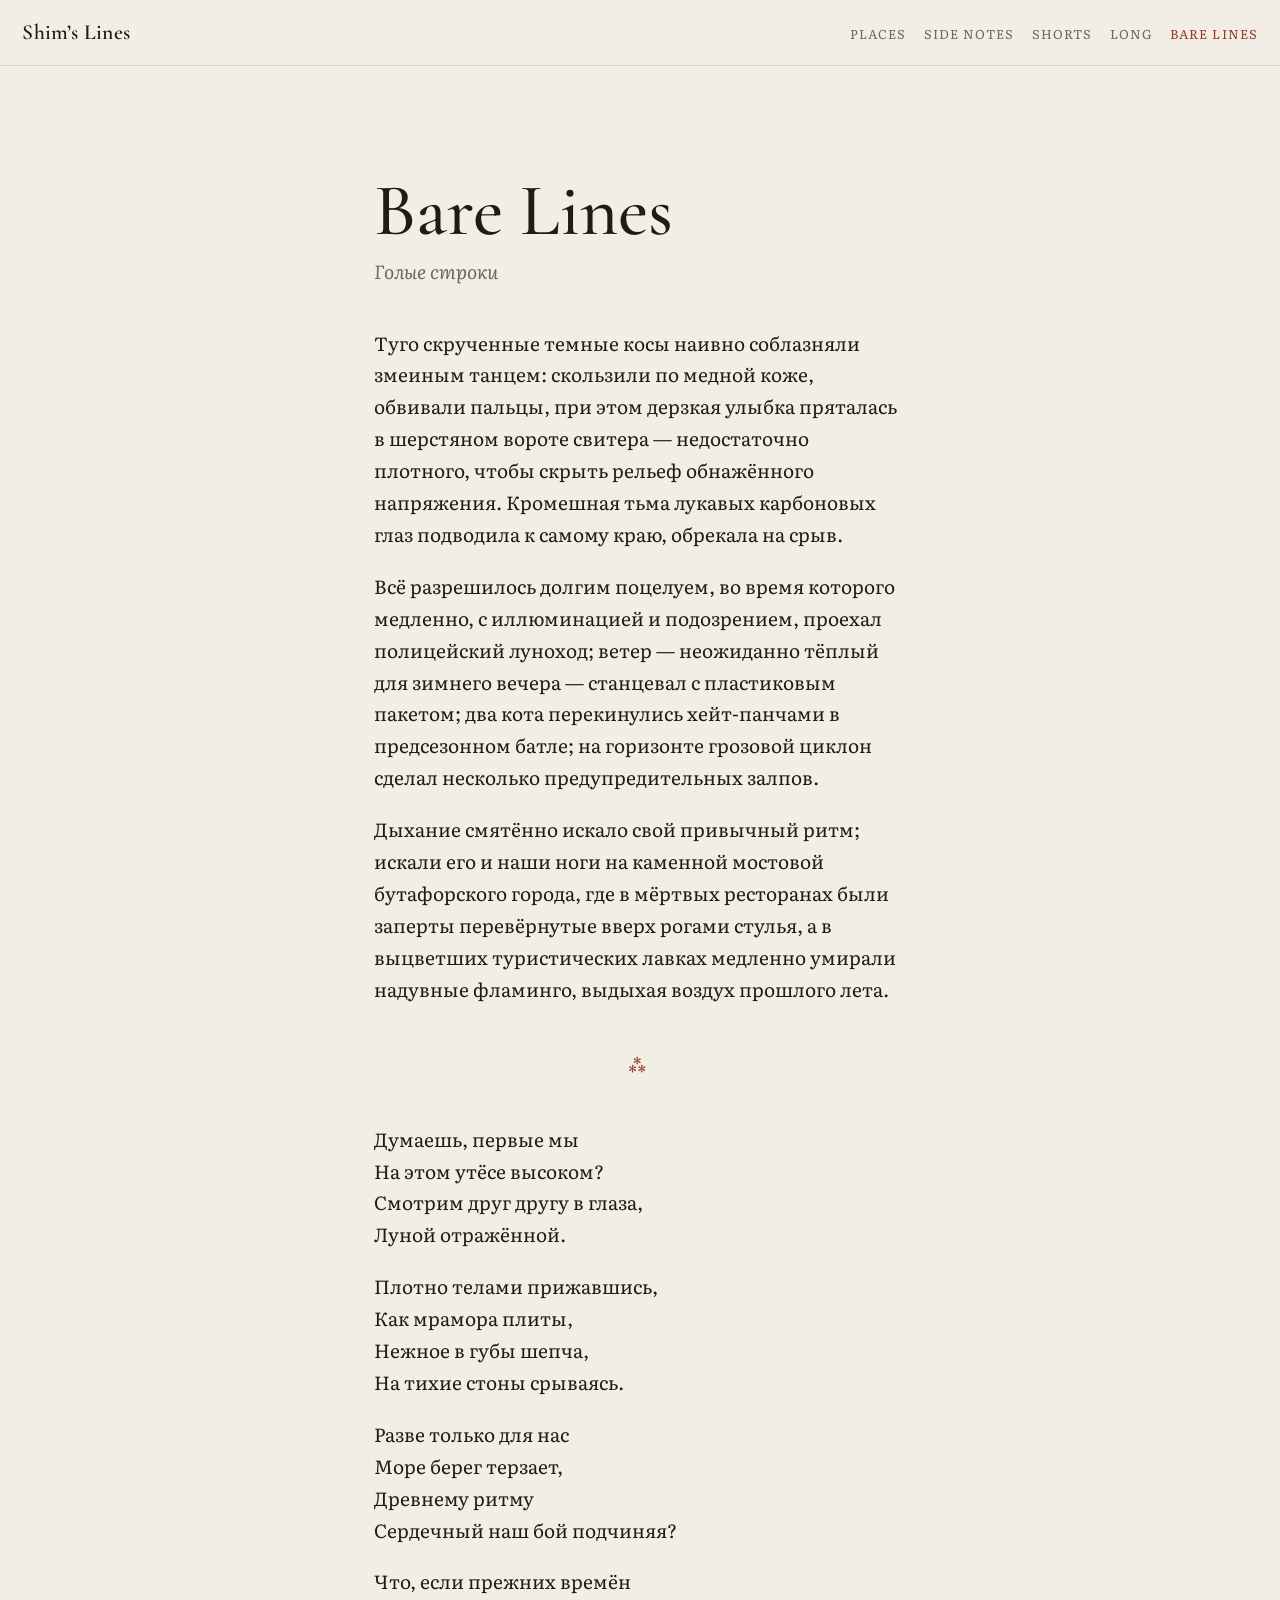
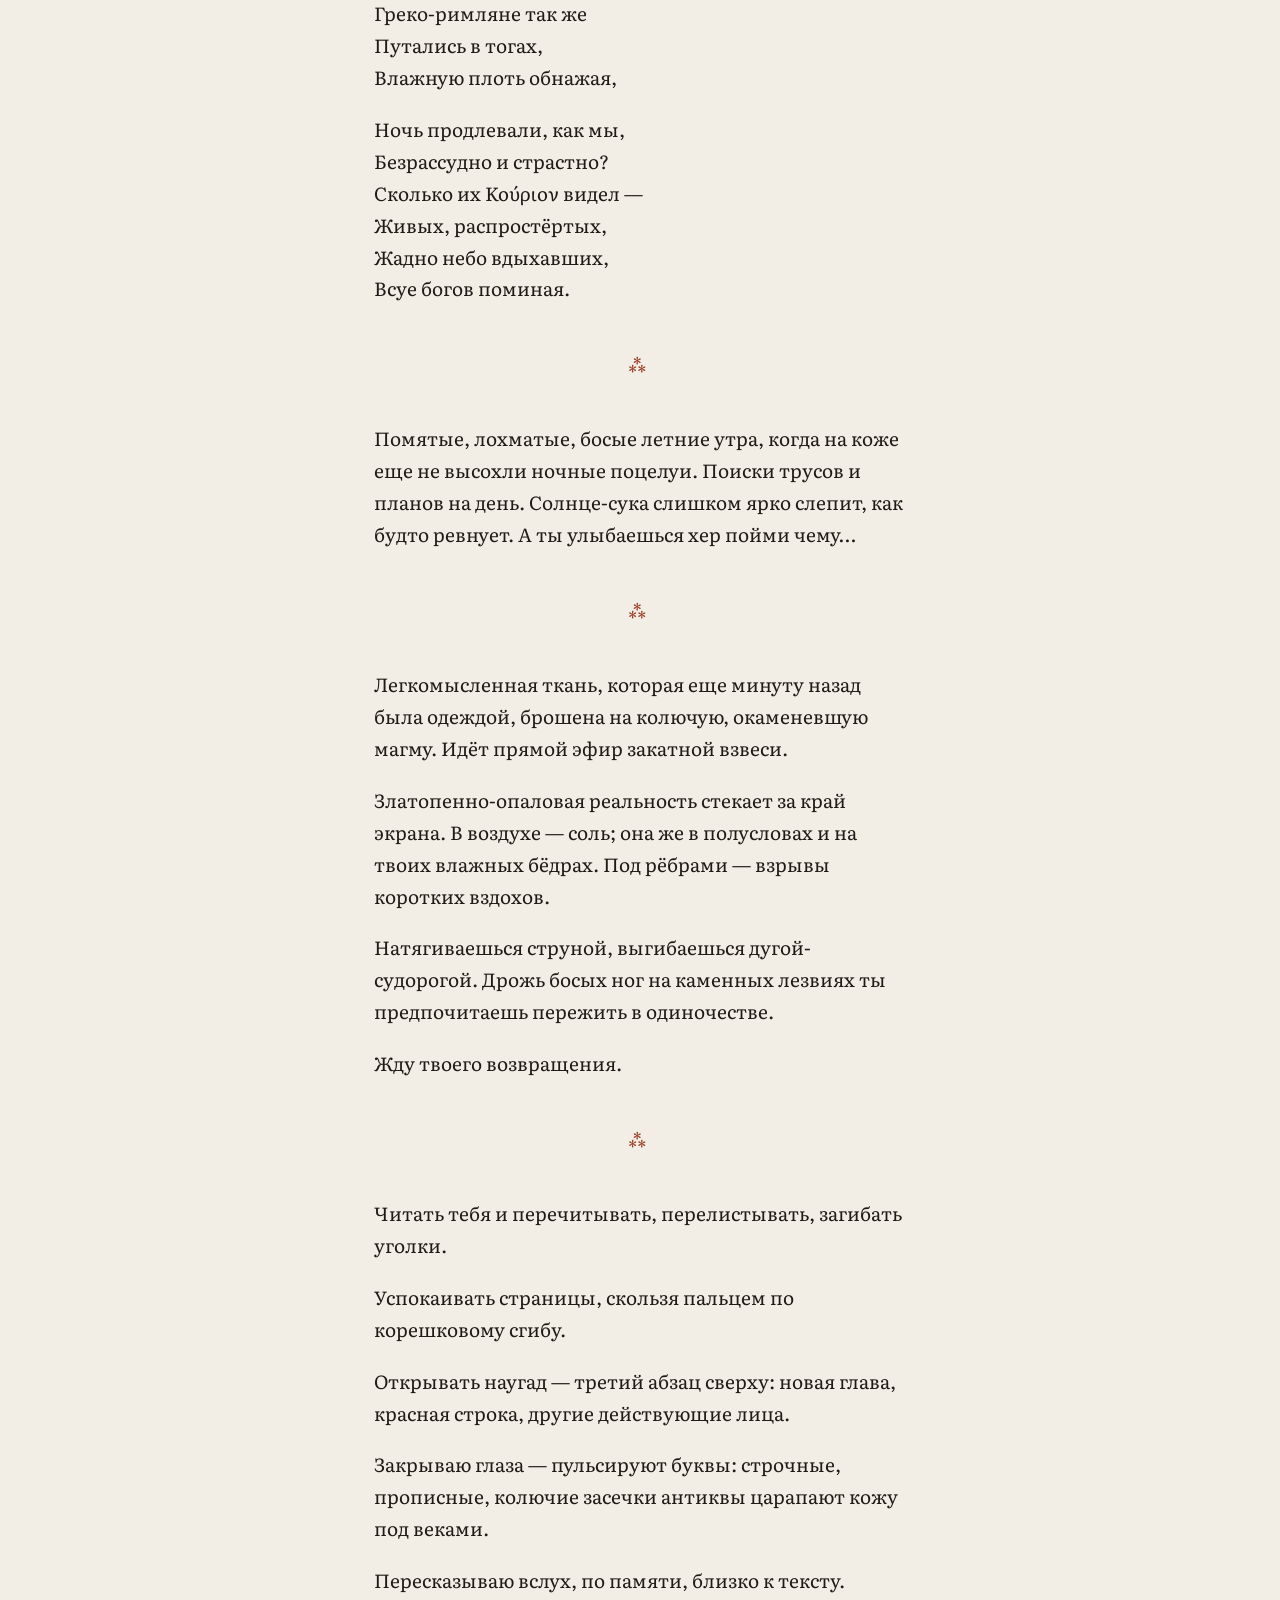
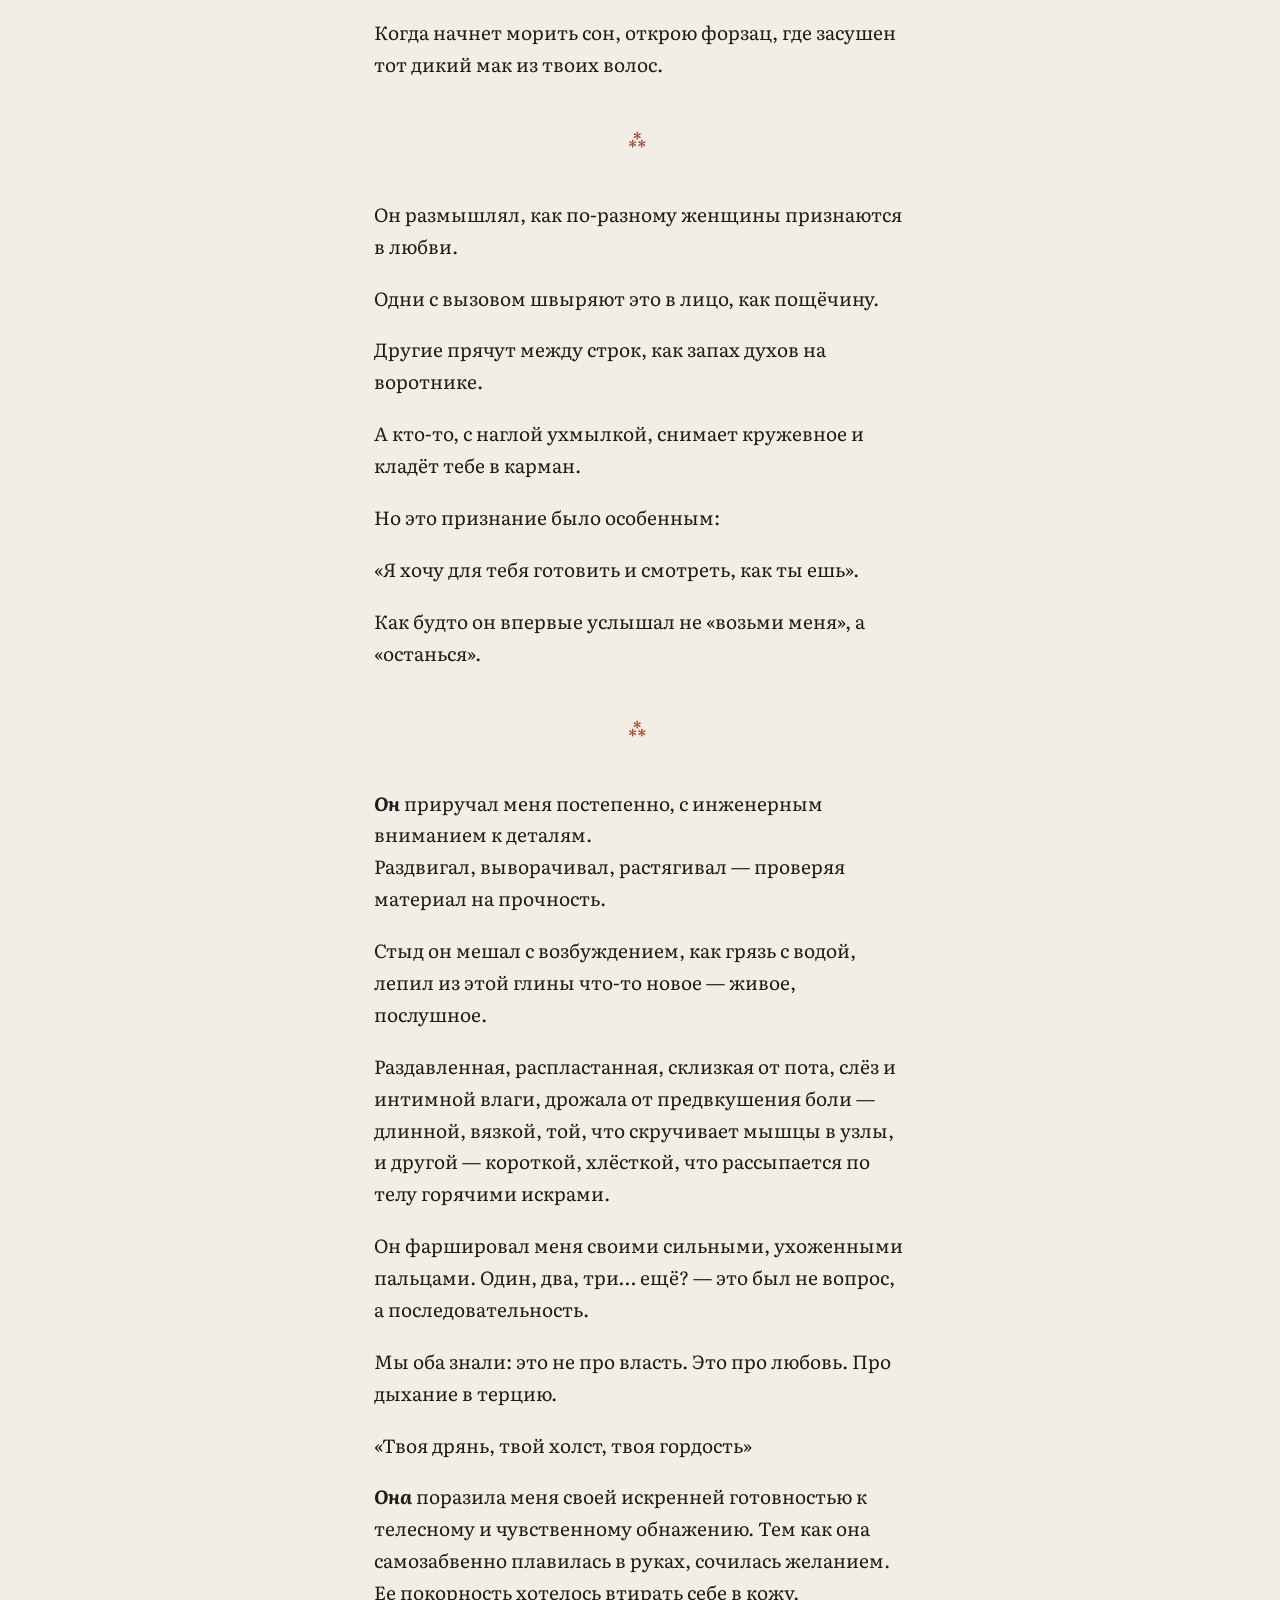
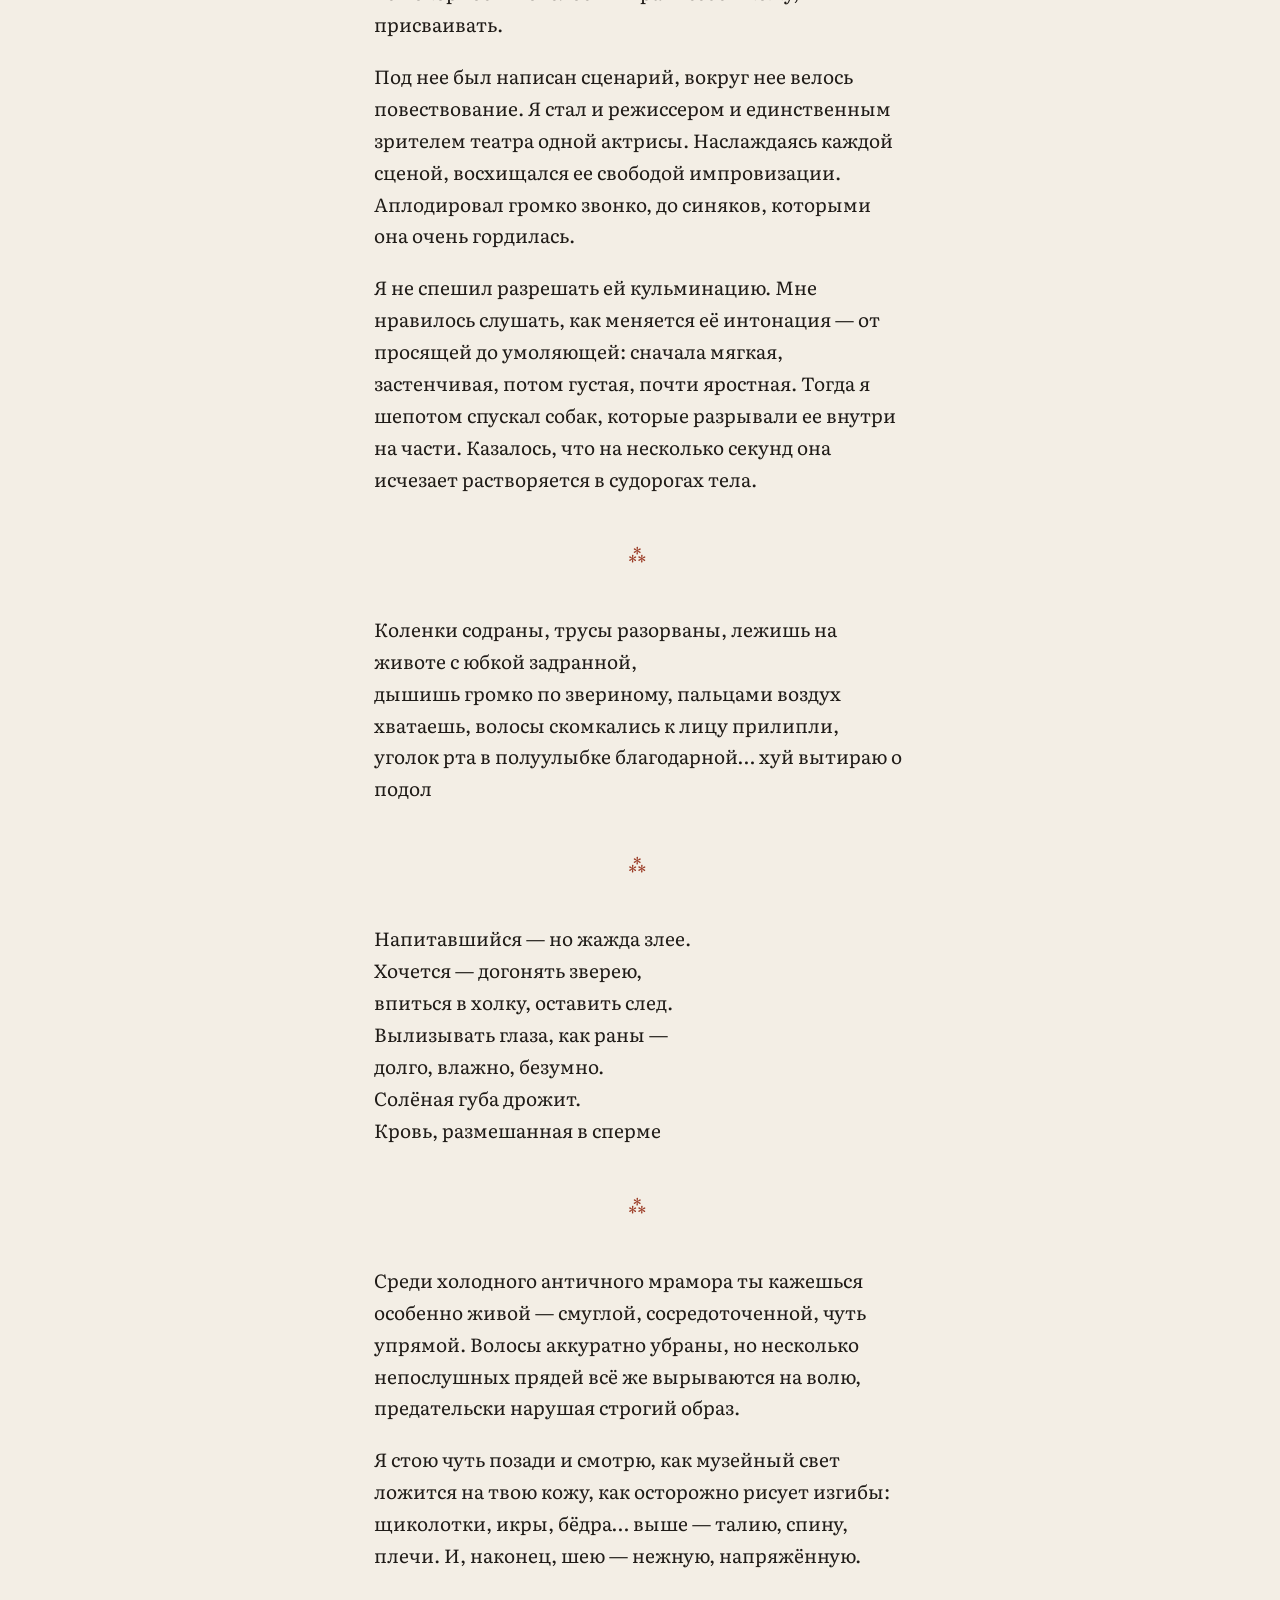
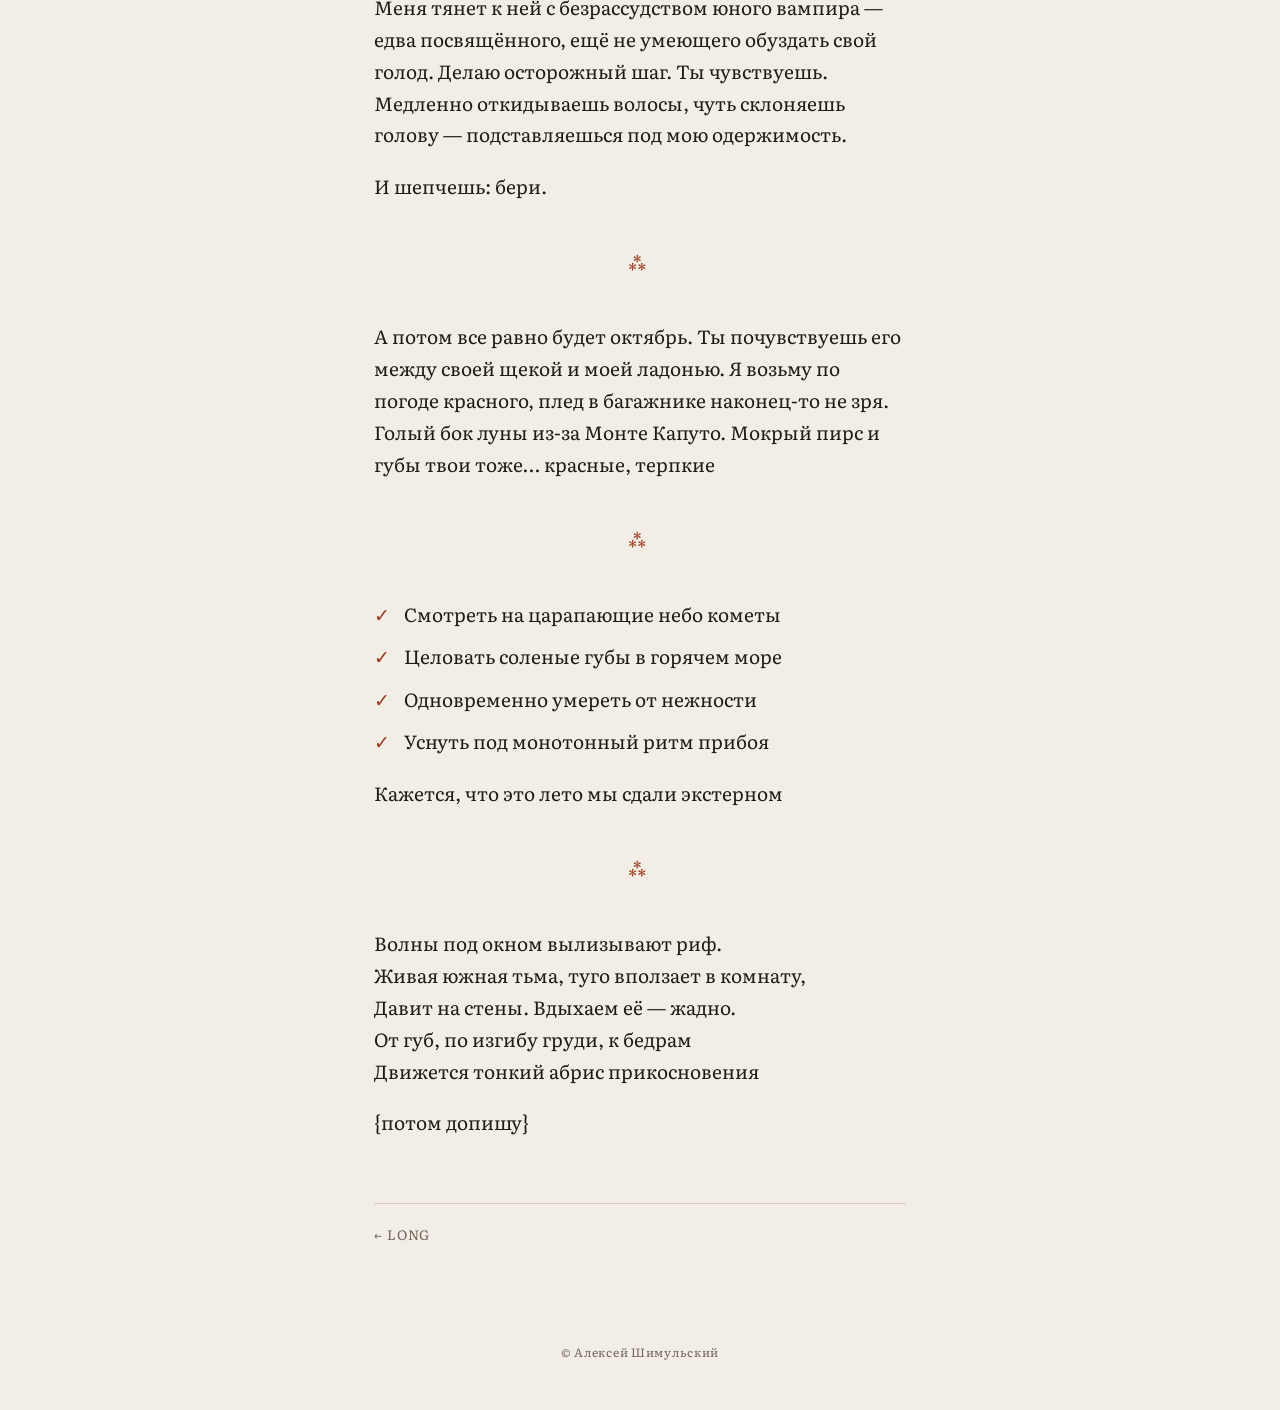
==== bare-lines.html @ 5a946348 "Shim’s Lines: static site moved from Notion Co-Authored-By: Claude Opus 5.5 <noreply@anthropic.com> " ====
<!doctype html>
<html lang="ru">
<head>
<meta charset="utf-8">
<meta name="viewport" content="width=device-width, initial-scale=1">
<title>Bare Lines — Shim’s Lines</title>
<meta name="description" content="Привет, я Алексей Шимульский, а эти тексты — мое «безответственное творчество». Формат, в котором мне можно абсолютно все. Я разрешил себе писать сколь угодно пошло, любительски, н">
<meta property="og:title" content="Bare Lines — Shim’s Lines">
<meta property="og:description" content="Привет, я Алексей Шимульский, а эти тексты — мое «безответственное творчество». Формат, в котором мне можно абсолютно все. Я разрешил себе писать сколь угодно пошло, любительски, н">
<meta property="og:type" content="website">
<link rel="preconnect" href="https://fonts.googleapis.com">
<link rel="preconnect" href="https://fonts.gstatic.com" crossorigin>
<link href="https://fonts.googleapis.com/css2?family=Cormorant+Garamond:ital,wght@0,500;0,600;1,500&family=Literata:ital,opsz,wght@0,7..72,400;0,7..72,600;1,7..72,400&display=swap" rel="stylesheet">
<link rel="stylesheet" href="style.css">
<link rel="icon" href="data:image/svg+xml,<svg xmlns='http://www.w3.org/2000/svg' viewBox='0 0 100 100'><text y='.9em' font-size='90'>✒</text></svg>">
</head>
<body>
<header class="top"><a class="brand" href="index.html">Shim’s Lines</a><nav><a href="places.html">Places</a><a href="side-notes.html">Side Notes</a><a href="shorts.html">Shorts</a><a href="long.html">Long</a><a href="bare-lines.html" class=on>Bare Lines</a></nav></header>
<main>
<div class="sec-head"><h1>Bare Lines</h1><p class="ru">Голые строки</p></div><article class="piece"><p>Туго скрученные темные косы наивно соблазняли змеиным танцем: скользили по медной коже, обвивали пальцы, при этом дерзкая улыбка пряталась в шерстяном вороте свитера — недостаточно плотного, чтобы скрыть рельеф обнажённого напряжения. Кромешная тьма лукавых карбоновых глаз подводила к самому краю, обрекала на срыв.</p>
<p>Всё разрешилось долгим поцелуем, во время которого медленно, с иллюминацией и подозрением, проехал полицейский луноход; ветер — неожиданно тёплый для зимнего вечера — станцевал с пластиковым пакетом; два кота перекинулись хейт-панчами в предсезонном батле; на горизонте грозовой циклон сделал несколько предупредительных залпов.</p>
<p>Дыхание смятённо искало свой привычный ритм; искали его и наши ноги на каменной мостовой бутафорского города, где в мёртвых ресторанах были заперты перевёрнутые вверх рогами стулья, а в выцветших туристических лавках медленно умирали надувные фламинго, выдыхая воздух прошлого лета.</p></article>
<div class="orn" aria-hidden="true">⁂</div>
<article class="piece"><p>Думаешь, первые мы<br>На этом утёсе высоком?<br>Смотрим друг другу в глаза,<br>Луной отражённой.</p>
<p>Плотно телами прижавшись,<br>Как мрамора плиты,<br>Нежное в губы шепча,<br>На тихие стоны срываясь.</p>
<p>Разве только для нас<br>Море берег терзает,<br>Древнему ритму<br>Сердечный наш бой подчиняя?</p>
<p>Что, если прежних времён<br>Греко-римляне так же<br>Путались в тогах,<br>Влажную плоть обнажая,</p>
<p>Ночь продлевали, как мы,<br>Безрассудно и страстно?<br>Сколько их Κούριον видел —<br>Живых, распростёртых,<br>Жадно небо вдыхавших,<br>Всуе богов поминая.</p></article>
<div class="orn" aria-hidden="true">⁂</div>
<article class="piece"><p>Помятые, лохматые, босые летние утра, когда на коже еще не высохли ночные поцелуи. Поиски трусов и планов на день. Солнце-сука слишком ярко слепит, как будто ревнует. А ты улыбаешься хер пойми чему…</p></article>
<div class="orn" aria-hidden="true">⁂</div>
<article class="piece"><p>Легкомысленная ткань, которая еще минуту назад была одеждой, брошена на колючую, окаменевшую магму. Идёт прямой эфир закатной взвеси.</p>
<p>Златопенно-опаловая реальность стекает за край экрана. В воздухе — соль; она же в полусловах и на твоих влажных бёдрах. Под рёбрами — взрывы коротких вздохов.</p>
<p>Натягиваешься струной, выгибаешься дугой-судорогой. Дрожь босых ног на каменных лезвиях ты предпочитаешь пережить в одиночестве.</p>
<p>Жду твоего возвращения.</p></article>
<div class="orn" aria-hidden="true">⁂</div>
<article class="piece"><p>Читать тебя и перечитывать, перелистывать, загибать уголки.</p>
<p>Успокаивать страницы, скользя пальцем по корешковому сгибу.</p>
<p>Открывать наугад — третий абзац сверху: новая глава, красная строка, другие действующие лица.</p>
<p>Закрываю глаза — пульсируют буквы: строчные, прописные, колючие засечки антиквы царапают кожу под веками.</p>
<p>Пересказываю вслух, по памяти, близко к тексту.</p>
<p>Когда начнет морить сон, открою форзац, где засушен тот дикий мак из твоих волос.</p></article>
<div class="orn" aria-hidden="true">⁂</div>
<article class="piece"><p>Он размышлял, как по-разному женщины признаются в любви.</p>
<p>Одни с вызовом швыряют это в лицо, как пощёчину.</p>
<p>Другие прячут между строк, как запах духов на воротнике.</p>
<p>А кто-то, с наглой ухмылкой, снимает кружевное и кладёт тебе в карман.</p>
<p>Но это признание было особенным:</p>
<p>«Я хочу для тебя готовить и смотреть, как ты ешь».</p>
<p>Как будто он впервые услышал не «возьми меня», а «останься».</p></article>
<div class="orn" aria-hidden="true">⁂</div>
<article class="piece"><p><b><i>Он</i></b> приручал меня постепенно, с инженерным вниманием к деталям.<br>Раздвигал, выворачивал, растягивал — проверяя материал на прочность.</p>
<p>Стыд он мешал с возбуждением, как грязь с водой, лепил из этой глины что-то новое — живое, послушное.</p>
<p>Раздавленная, распластанная, склизкая от пота, слёз и интимной влаги, дрожала от предвкушения боли — длинной, вязкой, той, что скручивает мышцы в узлы, и другой — короткой, хлёсткой, что рассыпается по телу горячими искрами.</p>
<p>Он фаршировал меня своими сильными, ухоженными пальцами. Один, два, три… ещё? — это был не вопрос, а последовательность.</p>
<p>Мы оба знали: это не про власть. Это про любовь. Про дыхание в терцию.</p>
<p>«Твоя дрянь, твой холст, твоя гордость»</p>
<p><b><i>Она</i></b> поразила меня своей искренней готовностью к телесному и чувственному обнажению. Тем как она самозабвенно плавилась в руках, сочилась желанием. Ее покорность хотелось втирать себе в кожу, присваивать.</p>
<p>Под нее был написан сценарий, вокруг нее велось повествование. Я стал и режиссером и единственным зрителем театра одной актрисы. Наслаждаясь каждой сценой, восхищался ее свободой импровизации. Аплодировал громко звонко, до синяков, которыми она очень гордилась.</p>
<p>Я не спешил разрешать ей кульминацию. Мне нравилось слушать, как меняется её интонация — от просящей до умоляющей: сначала мягкая, застенчивая, потом густая, почти яростная. Тогда я шепотом спускал собак, которые разрывали ее внутри на части. Казалось, что на несколько секунд она исчезает растворяется в судорогах тела.</p></article>
<div class="orn" aria-hidden="true">⁂</div>
<article class="piece"><p>Коленки содраны, трусы разорваны, лежишь на животе с юбкой задранной,<br>дышишь громко по звериному, пальцами воздух хватаешь, волосы скомкались к лицу прилипли, уголок рта в полуулыбке благодарной… хуй вытираю о подол</p></article>
<div class="orn" aria-hidden="true">⁂</div>
<article class="piece"><p>Напитавшийся — но жажда злее.<br>Хочется — догонять зверею,<br>впиться в холку, оставить след.<br>Вылизывать глаза, как раны —<br>долго, влажно, безумно.<br>Солёная губа дрожит.<br>Кровь, размешанная в сперме</p></article>
<div class="orn" aria-hidden="true">⁂</div>
<article class="piece"><p>Среди холодного античного мрамора ты кажешься особенно живой — смуглой, сосредоточенной, чуть упрямой. Волосы аккуратно убраны, но несколько непослушных прядей всё же вырываются на волю, предательски нарушая строгий образ.</p>
<p>Я стою чуть позади и смотрю, как музейный свет ложится на твою кожу, как осторожно рисует изгибы: щиколотки, икры, бёдра… выше — талию, спину, плечи. И, наконец, шею — нежную, напряжённую.</p>
<p>Меня тянет к ней с безрассудством юного вампира — едва посвящённого, ещё не умеющего обуздать свой голод. Делаю осторожный шаг. Ты чувствуешь. Медленно откидываешь волосы, чуть склоняешь голову — подставляешься под мою одержимость.</p>
<p>И шепчешь: бери.</p></article>
<div class="orn" aria-hidden="true">⁂</div>
<article class="piece"><p>А потом все равно будет октябрь. Ты почувствуешь его между своей щекой и моей ладонью. Я возьму по погоде красного, плед в багажнике наконец-то не зря. Голый бок луны из-за Монте Капуто. Мокрый пирс и губы твои тоже… красные, терпкие</p></article>
<div class="orn" aria-hidden="true">⁂</div>
<article class="piece"><ul class="checks"><li>Смотреть на царапающие небо кометы</li><li>Целовать соленые губы в горячем море</li><li>Одновременно умереть от нежности</li><li>Уснуть под монотонный ритм прибоя</li></ul>
<p>Кажется, что это лето мы сдали экстерном</p></article>
<div class="orn" aria-hidden="true">⁂</div>
<article class="piece"><p>Волны под окном вылизывают риф.<br>Живая южная тьма, туго вползает в комнату,<br>Давит на стены. Вдыхаем её — жадно.<br>От губ, по изгибу груди, к бедрам<br>Движется тонкий абрис прикосновения</p>
<p>{потом допишу}</p></article><div class="pn"><a href="long.html">← Long</a><span></span></div>
</main>
<footer class="foot">© Алексей Шимульский</footer>
</body>
</html>
---- style.css ----
:root {
  --paper: #f3eee5;
  --ink: #1f1b17;
  --soft: #6f665c;
  --line: #d9d0c2;
  --accent: #9a3a24;
  --cue: #3d5a73;
  --measure: 36rem;
}
@media (prefers-color-scheme: dark) {
  :root { --paper: #171513; --ink: #e9e2d6; --soft: #9a9083; --line: #36302a; --accent: #d77a5c; --cue: #8fb1cc; }
}
* { box-sizing: border-box; }
html { -webkit-text-size-adjust: 100%; }
body {
  margin: 0; background: var(--paper); color: var(--ink);
  font-family: "Literata", Georgia, serif; font-size: 19px; line-height: 1.68;
  font-optical-sizing: auto; -webkit-font-smoothing: antialiased;
}
a { color: inherit; text-decoration: none; }
::selection { background: var(--accent); color: var(--paper); }

.top {
  position: sticky; top: 0; z-index: 5;
  display: flex; flex-wrap: wrap; gap: .4rem 1.6rem; align-items: baseline; justify-content: space-between;
  padding: .9rem 1.4rem; background: color-mix(in srgb, var(--paper) 88%, transparent);
  backdrop-filter: blur(8px); border-bottom: 1px solid var(--line);
}
.brand { font-family: "Cormorant Garamond", serif; font-size: 1.35rem; font-weight: 600; letter-spacing: .01em; }
.top nav { display: flex; flex-wrap: wrap; gap: .2rem 1.1rem; font-size: .8rem; letter-spacing: .08em; text-transform: uppercase; color: var(--soft); }
.top nav a:hover, .top nav a.on { color: var(--accent); }

main { max-width: var(--measure); margin: 0 auto; padding: 0 1.4rem 4rem; }

/* index */
.hero { padding: 18vh 0 3rem; }
.hero h1 { font-family: "Cormorant Garamond", serif; font-weight: 500; font-size: clamp(3.4rem, 11vw, 6rem); line-height: .95; margin: 0 0 2rem; letter-spacing: -.01em; }
.intro { font-size: 1.12rem; margin: 0; }
.sections { list-style: none; padding: 0; margin: 2rem 0 0; border-top: 1px solid var(--line); }
.sections li { border-bottom: 1px solid var(--line); }
.sections a { display: grid; grid-template-columns: 1fr auto; grid-template-areas: "t n" "ru n"; padding: 1.1rem 0; transition: padding .25s; }
.sections a:hover { padding-left: .6rem; }
.sections .t { grid-area: t; font-family: "Cormorant Garamond", serif; font-size: 2rem; line-height: 1.1; }
.sections a:hover .t { color: var(--accent); }
.sections .ru { grid-area: ru; font-size: .85rem; color: var(--soft); font-style: italic; }
.sections .n { grid-area: n; align-self: center; font-size: .78rem; color: var(--soft); letter-spacing: .05em; }

/* section */
.sec-head { padding: 12vh 0 2.5rem; }
.sec-head h1 { font-family: "Cormorant Garamond", serif; font-weight: 500; font-size: clamp(3rem, 9vw, 4.6rem); line-height: 1; margin: 0; }
.sec-head .ru, .sec-head .sub { margin: .5rem 0 0; color: var(--soft); font-style: italic; }
.sec-head .by { margin: 1.4rem 0 0; font-size: .8rem; letter-spacing: .1em; text-transform: uppercase; color: var(--soft); }
.back { font-size: .8rem; letter-spacing: .08em; text-transform: uppercase; color: var(--soft); display: inline-block; margin-bottom: 1.6rem; }
.back:hover { color: var(--accent); }
.toc { list-style: none; padding: 0; margin: 2rem 0 0; display: flex; flex-wrap: wrap; gap: .3rem 1.2rem; font-size: .92rem; }
.toc a { border-bottom: 1px solid var(--line); }
.toc a:hover { color: var(--accent); border-color: var(--accent); }

.piece p { margin: 0 0 1.05em; hyphens: auto; }
.piece h2 { font-family: "Cormorant Garamond", serif; font-weight: 600; font-size: 2.1rem; line-height: 1.1; margin: 0 0 1.2rem; color: var(--accent); scroll-margin-top: 5rem; }
.piece ul, .piece ol { margin: 0 0 1.05em; padding-left: 1.3em; }
.piece li { margin-bottom: .55em; }
.piece ol li::marker { font-family: "Cormorant Garamond", serif; color: var(--accent); font-weight: 600; }
.piece ul.checks { list-style: none; padding: 0; }
.piece ul.checks li::before { content: "✓"; color: var(--accent); margin-right: .7em; }
.piece .cue { hyphens: manual; font-style: italic; color: var(--cue); font-size: .94em; margin: 2.2em 0 1.4em; padding-left: 1rem; border-left: 2px solid var(--cue); }
.piece .sign { text-align: right; font-style: italic; color: var(--soft); margin-top: 1.6em; }
.orn { text-align: center; color: var(--accent); font-size: 1.3rem; margin: 2.6rem 0; letter-spacing: .3em; }

.longlist { list-style: none; padding: 0; margin: 0; border-top: 1px solid var(--line); }
.longlist li { border-bottom: 1px solid var(--line); }
.longlist a { display: block; padding: 1.4rem 0; }
.longlist .t { display: block; font-family: "Cormorant Garamond", serif; font-size: 2rem; line-height: 1.1; }
.longlist .s { display: block; font-style: italic; color: var(--soft); font-size: .9rem; }
.longlist .ex { display: block; color: var(--soft); font-size: .92rem; margin-top: .5rem; }
.longlist a:hover .t { color: var(--accent); }

.pn { display: flex; justify-content: space-between; margin-top: 4rem; padding-top: 1.2rem; border-top: 1px solid var(--line); font-size: .85rem; letter-spacing: .06em; text-transform: uppercase; color: var(--soft); }
.pn a:hover { color: var(--accent); }
.foot { text-align: center; font-size: .75rem; color: var(--soft); padding: 2rem 1rem 3rem; letter-spacing: .06em; }

@media (max-width: 600px) {
  body { font-size: 17.5px; }
  .top { padding: .7rem 1rem; }
  .top nav { gap: .2rem .8rem; font-size: .72rem; }
  .hero { padding-top: 10vh; }
}
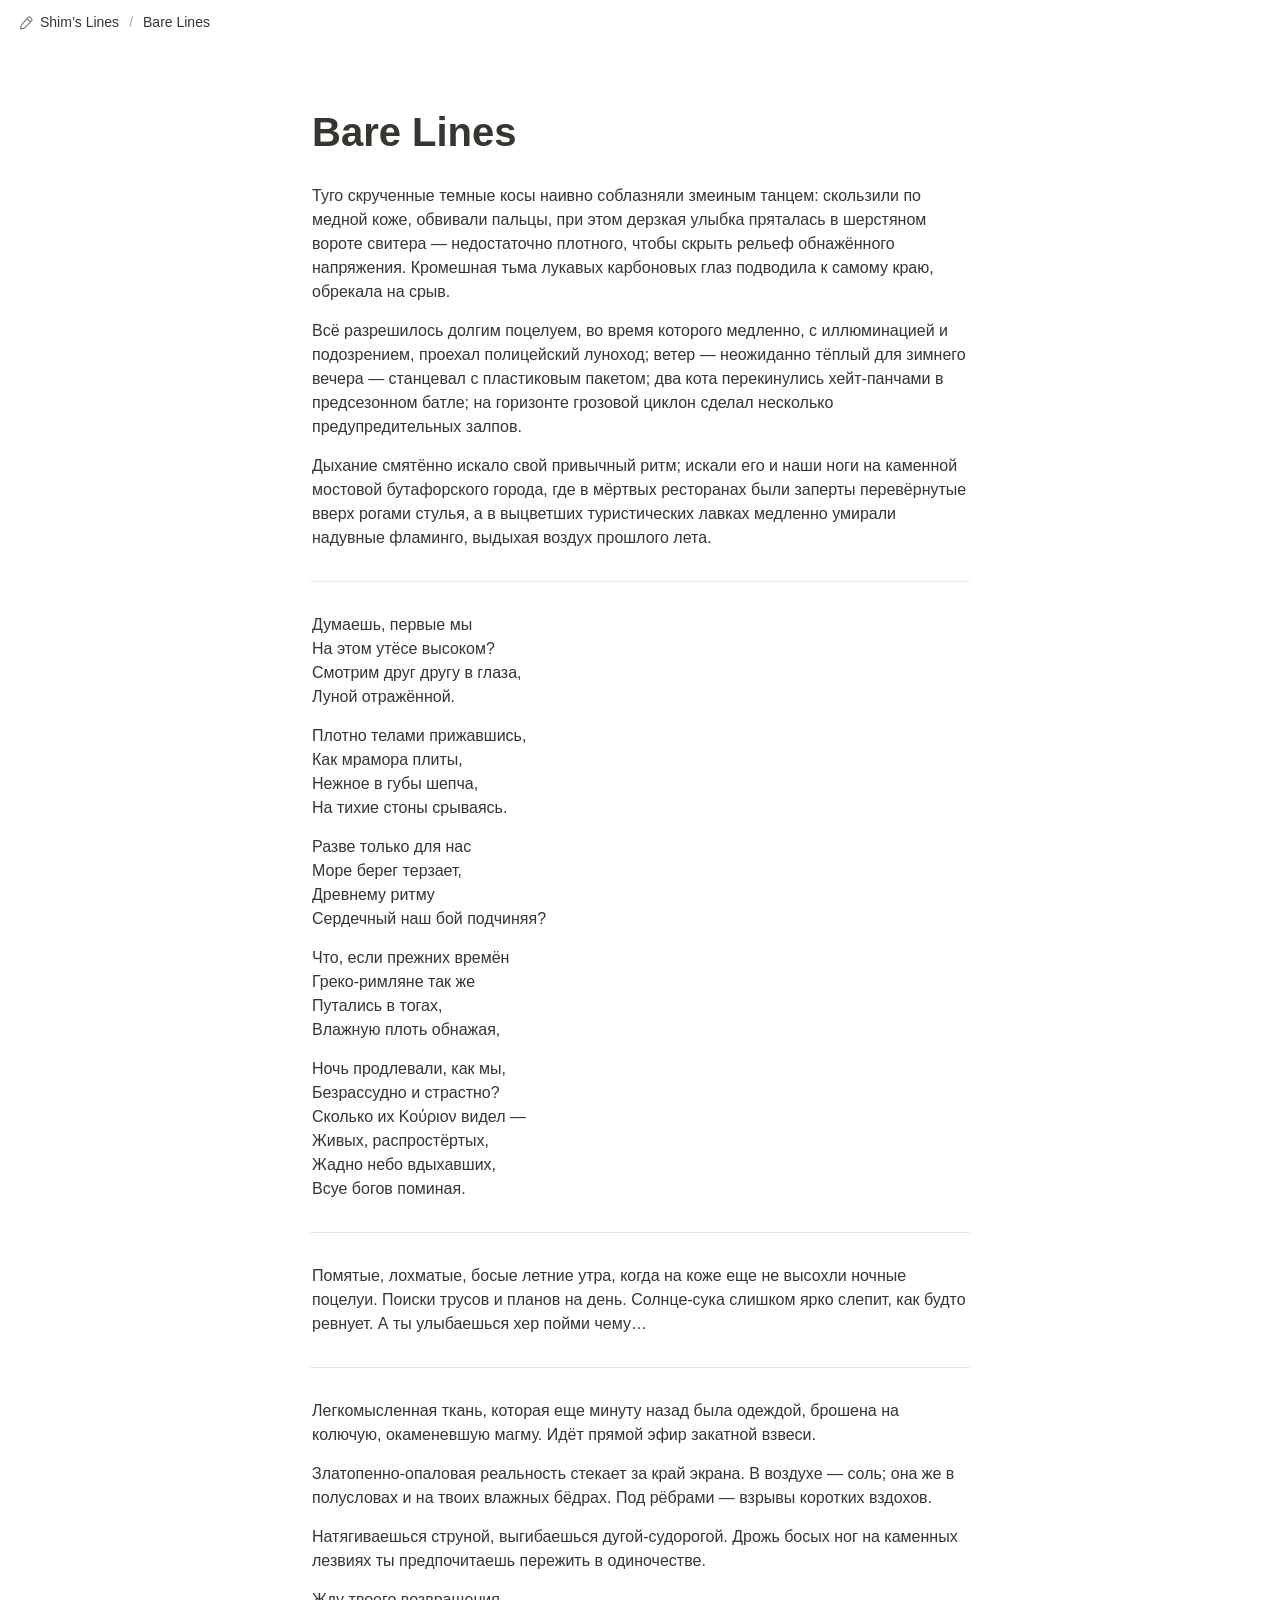
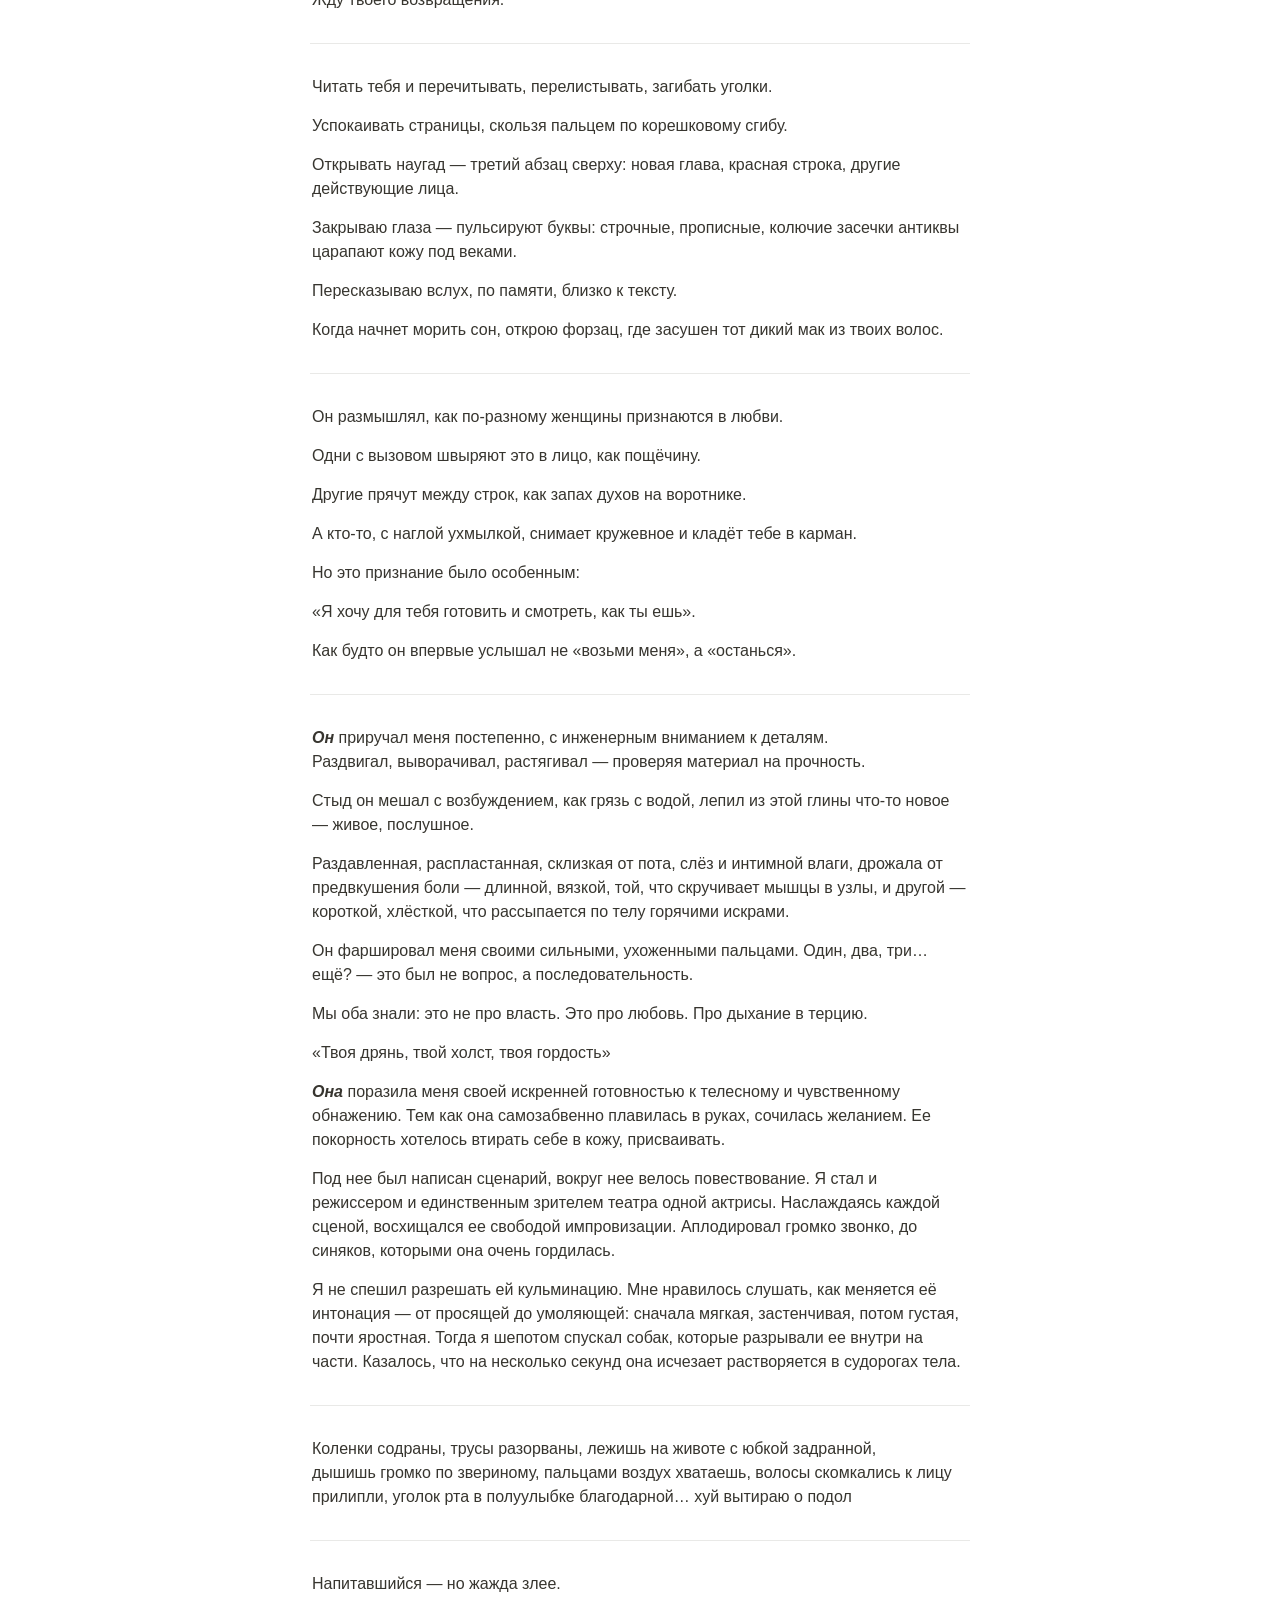
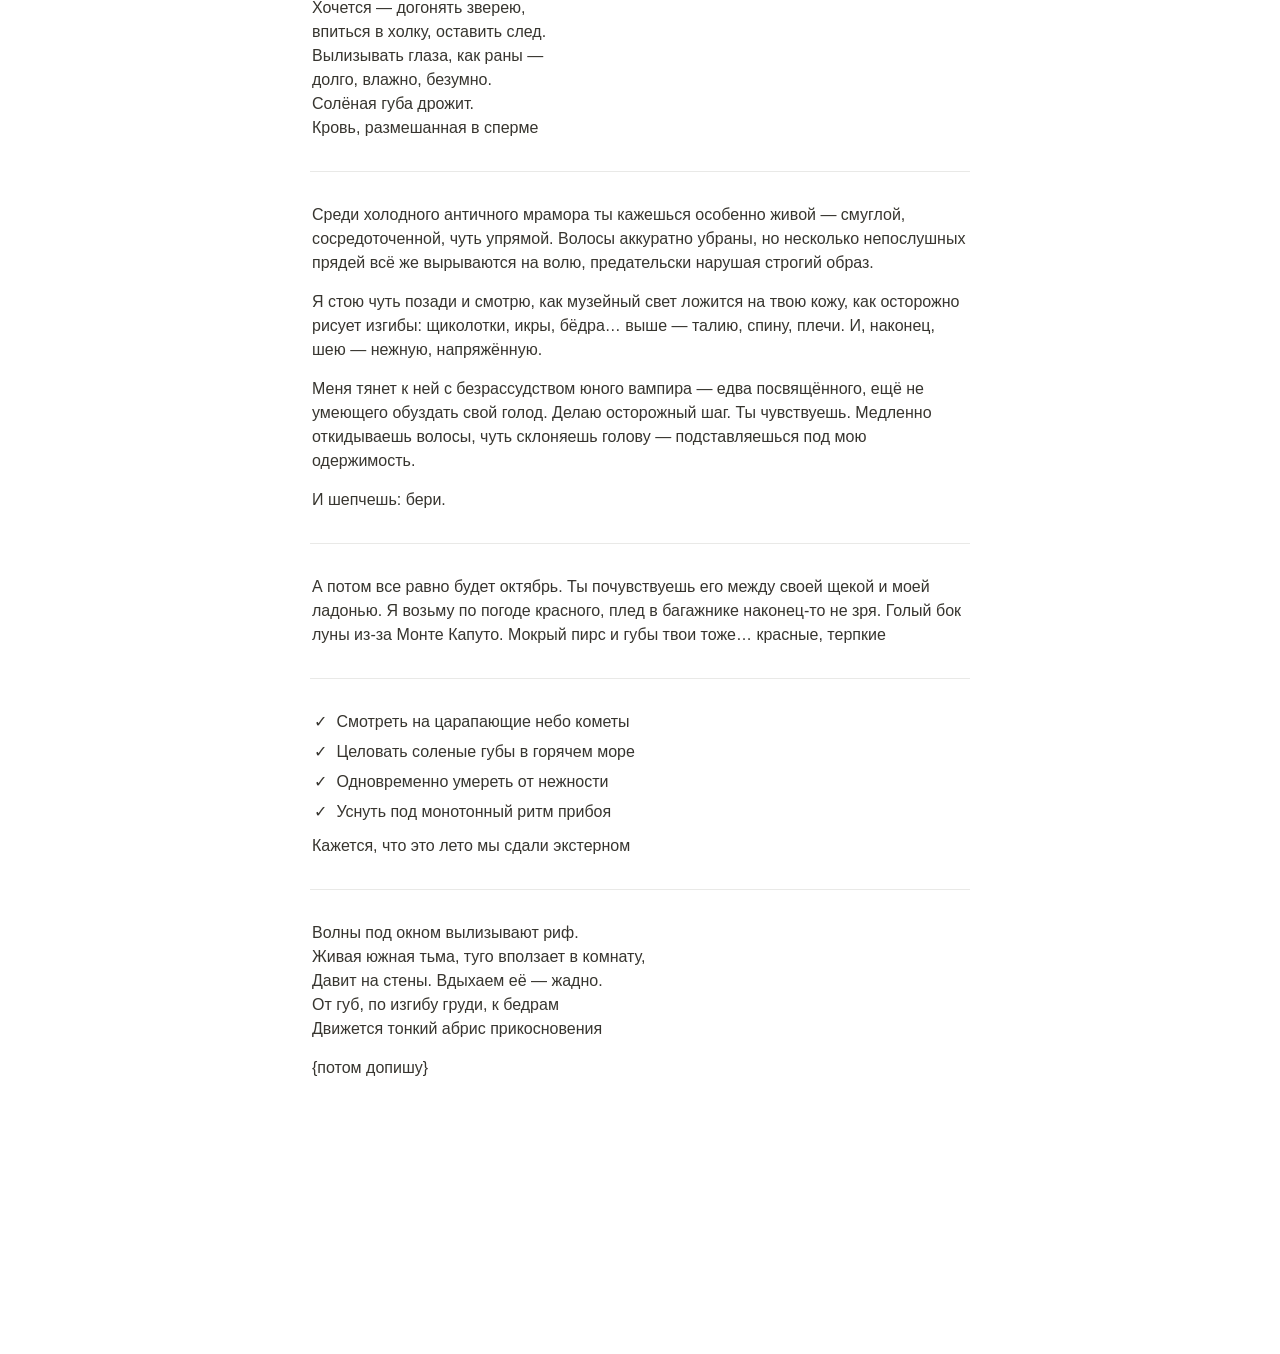
==== commit d6c34468: "Notion-like design Co-Authored-By: Claude Opus 5.5 <noreply@anthropic.com> Claude-Session: https://c" ====
--- a/bare-lines.html
+++ b/bare-lines.html
@@ -8,39 +8,36 @@
 <meta property="og:title" content="Bare Lines — Shim’s Lines">
 <meta property="og:description" content="Привет, я Алексей Шимульский, а эти тексты — мое «безответственное творчество». Формат, в котором мне можно абсолютно все. Я разрешил себе писать сколь угодно пошло, любительски, н">
 <meta property="og:type" content="website">
-<link rel="preconnect" href="https://fonts.googleapis.com">
-<link rel="preconnect" href="https://fonts.gstatic.com" crossorigin>
-<link href="https://fonts.googleapis.com/css2?family=Cormorant+Garamond:ital,wght@0,500;0,600;1,500&family=Literata:ital,opsz,wght@0,7..72,400;0,7..72,600;1,7..72,400&display=swap" rel="stylesheet">
 <link rel="stylesheet" href="style.css">
 <link rel="icon" href="data:image/svg+xml,<svg xmlns='http://www.w3.org/2000/svg' viewBox='0 0 100 100'><text y='.9em' font-size='90'>✒</text></svg>">
 </head>
 <body>
-<header class="top"><a class="brand" href="index.html">Shim’s Lines</a><nav><a href="places.html">Places</a><a href="side-notes.html">Side Notes</a><a href="shorts.html">Shorts</a><a href="long.html">Long</a><a href="bare-lines.html" class=on>Bare Lines</a></nav></header>
+<header class="top"><a href="index.html"><svg class="pen sm" viewBox="0 0 24 24" aria-hidden="true"><path d="M15.2 3.6a2.2 2.2 0 0 1 3.1 0l2.1 2.1a2.2 2.2 0 0 1 0 3.1L9.5 19.7l-5.6 1.1 1.1-5.6L15.2 3.6Z" fill="none" stroke="currentColor" stroke-width="1.6" stroke-linejoin="round"/><path d="m13.5 5.3 5.2 5.2" stroke="currentColor" stroke-width="1.6"/></svg>Shim’s Lines</a><span class="sl">/</span><span>Bare Lines</span></header>
 <main>
-<div class="sec-head"><h1>Bare Lines</h1><p class="ru">Голые строки</p></div><article class="piece"><p>Туго скрученные темные косы наивно соблазняли змеиным танцем: скользили по медной коже, обвивали пальцы, при этом дерзкая улыбка пряталась в шерстяном вороте свитера — недостаточно плотного, чтобы скрыть рельеф обнажённого напряжения. Кромешная тьма лукавых карбоновых глаз подводила к самому краю, обрекала на срыв.</p>
+<h1 class="title">Bare Lines</h1><article class="piece"><p>Туго скрученные темные косы наивно соблазняли змеиным танцем: скользили по медной коже, обвивали пальцы, при этом дерзкая улыбка пряталась в шерстяном вороте свитера — недостаточно плотного, чтобы скрыть рельеф обнажённого напряжения. Кромешная тьма лукавых карбоновых глаз подводила к самому краю, обрекала на срыв.</p>
 <p>Всё разрешилось долгим поцелуем, во время которого медленно, с иллюминацией и подозрением, проехал полицейский луноход; ветер — неожиданно тёплый для зимнего вечера — станцевал с пластиковым пакетом; два кота перекинулись хейт-панчами в предсезонном батле; на горизонте грозовой циклон сделал несколько предупредительных залпов.</p>
 <p>Дыхание смятённо искало свой привычный ритм; искали его и наши ноги на каменной мостовой бутафорского города, где в мёртвых ресторанах были заперты перевёрнутые вверх рогами стулья, а в выцветших туристических лавках медленно умирали надувные фламинго, выдыхая воздух прошлого лета.</p></article>
-<div class="orn" aria-hidden="true">⁂</div>
+<hr>
 <article class="piece"><p>Думаешь, первые мы<br>На этом утёсе высоком?<br>Смотрим друг другу в глаза,<br>Луной отражённой.</p>
 <p>Плотно телами прижавшись,<br>Как мрамора плиты,<br>Нежное в губы шепча,<br>На тихие стоны срываясь.</p>
 <p>Разве только для нас<br>Море берег терзает,<br>Древнему ритму<br>Сердечный наш бой подчиняя?</p>
 <p>Что, если прежних времён<br>Греко-римляне так же<br>Путались в тогах,<br>Влажную плоть обнажая,</p>
 <p>Ночь продлевали, как мы,<br>Безрассудно и страстно?<br>Сколько их Κούριον видел —<br>Живых, распростёртых,<br>Жадно небо вдыхавших,<br>Всуе богов поминая.</p></article>
-<div class="orn" aria-hidden="true">⁂</div>
+<hr>
 <article class="piece"><p>Помятые, лохматые, босые летние утра, когда на коже еще не высохли ночные поцелуи. Поиски трусов и планов на день. Солнце-сука слишком ярко слепит, как будто ревнует. А ты улыбаешься хер пойми чему…</p></article>
-<div class="orn" aria-hidden="true">⁂</div>
+<hr>
 <article class="piece"><p>Легкомысленная ткань, которая еще минуту назад была одеждой, брошена на колючую, окаменевшую магму. Идёт прямой эфир закатной взвеси.</p>
 <p>Златопенно-опаловая реальность стекает за край экрана. В воздухе — соль; она же в полусловах и на твоих влажных бёдрах. Под рёбрами — взрывы коротких вздохов.</p>
 <p>Натягиваешься струной, выгибаешься дугой-судорогой. Дрожь босых ног на каменных лезвиях ты предпочитаешь пережить в одиночестве.</p>
 <p>Жду твоего возвращения.</p></article>
-<div class="orn" aria-hidden="true">⁂</div>
+<hr>
 <article class="piece"><p>Читать тебя и перечитывать, перелистывать, загибать уголки.</p>
 <p>Успокаивать страницы, скользя пальцем по корешковому сгибу.</p>
 <p>Открывать наугад — третий абзац сверху: новая глава, красная строка, другие действующие лица.</p>
 <p>Закрываю глаза — пульсируют буквы: строчные, прописные, колючие засечки антиквы царапают кожу под веками.</p>
 <p>Пересказываю вслух, по памяти, близко к тексту.</p>
 <p>Когда начнет морить сон, открою форзац, где засушен тот дикий мак из твоих волос.</p></article>
-<div class="orn" aria-hidden="true">⁂</div>
+<hr>
 <article class="piece"><p>Он размышлял, как по-разному женщины признаются в любви.</p>
 <p>Одни с вызовом швыряют это в лицо, как пощёчину.</p>
 <p>Другие прячут между строк, как запах духов на воротнике.</p>
@@ -48,7 +45,7 @@
 <p>Но это признание было особенным:</p>
 <p>«Я хочу для тебя готовить и смотреть, как ты ешь».</p>
 <p>Как будто он впервые услышал не «возьми меня», а «останься».</p></article>
-<div class="orn" aria-hidden="true">⁂</div>
+<hr>
 <article class="piece"><p><b><i>Он</i></b> приручал меня постепенно, с инженерным вниманием к деталям.<br>Раздвигал, выворачивал, растягивал — проверяя материал на прочность.</p>
 <p>Стыд он мешал с возбуждением, как грязь с водой, лепил из этой глины что-то новое — живое, послушное.</p>
 <p>Раздавленная, распластанная, склизкая от пота, слёз и интимной влаги, дрожала от предвкушения боли — длинной, вязкой, той, что скручивает мышцы в узлы, и другой — короткой, хлёсткой, что рассыпается по телу горячими искрами.</p>
@@ -58,24 +55,23 @@
 <p><b><i>Она</i></b> поразила меня своей искренней готовностью к телесному и чувственному обнажению. Тем как она самозабвенно плавилась в руках, сочилась желанием. Ее покорность хотелось втирать себе в кожу, присваивать.</p>
 <p>Под нее был написан сценарий, вокруг нее велось повествование. Я стал и режиссером и единственным зрителем театра одной актрисы. Наслаждаясь каждой сценой, восхищался ее свободой импровизации. Аплодировал громко звонко, до синяков, которыми она очень гордилась.</p>
 <p>Я не спешил разрешать ей кульминацию. Мне нравилось слушать, как меняется её интонация — от просящей до умоляющей: сначала мягкая, застенчивая, потом густая, почти яростная. Тогда я шепотом спускал собак, которые разрывали ее внутри на части. Казалось, что на несколько секунд она исчезает растворяется в судорогах тела.</p></article>
-<div class="orn" aria-hidden="true">⁂</div>
+<hr>
 <article class="piece"><p>Коленки содраны, трусы разорваны, лежишь на животе с юбкой задранной,<br>дышишь громко по звериному, пальцами воздух хватаешь, волосы скомкались к лицу прилипли, уголок рта в полуулыбке благодарной… хуй вытираю о подол</p></article>
-<div class="orn" aria-hidden="true">⁂</div>
+<hr>
 <article class="piece"><p>Напитавшийся — но жажда злее.<br>Хочется — догонять зверею,<br>впиться в холку, оставить след.<br>Вылизывать глаза, как раны —<br>долго, влажно, безумно.<br>Солёная губа дрожит.<br>Кровь, размешанная в сперме</p></article>
-<div class="orn" aria-hidden="true">⁂</div>
+<hr>
 <article class="piece"><p>Среди холодного античного мрамора ты кажешься особенно живой — смуглой, сосредоточенной, чуть упрямой. Волосы аккуратно убраны, но несколько непослушных прядей всё же вырываются на волю, предательски нарушая строгий образ.</p>
 <p>Я стою чуть позади и смотрю, как музейный свет ложится на твою кожу, как осторожно рисует изгибы: щиколотки, икры, бёдра… выше — талию, спину, плечи. И, наконец, шею — нежную, напряжённую.</p>
 <p>Меня тянет к ней с безрассудством юного вампира — едва посвящённого, ещё не умеющего обуздать свой голод. Делаю осторожный шаг. Ты чувствуешь. Медленно откидываешь волосы, чуть склоняешь голову — подставляешься под мою одержимость.</p>
 <p>И шепчешь: бери.</p></article>
-<div class="orn" aria-hidden="true">⁂</div>
+<hr>
 <article class="piece"><p>А потом все равно будет октябрь. Ты почувствуешь его между своей щекой и моей ладонью. Я возьму по погоде красного, плед в багажнике наконец-то не зря. Голый бок луны из-за Монте Капуто. Мокрый пирс и губы твои тоже… красные, терпкие</p></article>
-<div class="orn" aria-hidden="true">⁂</div>
+<hr>
 <article class="piece"><ul class="checks"><li>Смотреть на царапающие небо кометы</li><li>Целовать соленые губы в горячем море</li><li>Одновременно умереть от нежности</li><li>Уснуть под монотонный ритм прибоя</li></ul>
 <p>Кажется, что это лето мы сдали экстерном</p></article>
-<div class="orn" aria-hidden="true">⁂</div>
+<hr>
 <article class="piece"><p>Волны под окном вылизывают риф.<br>Живая южная тьма, туго вползает в комнату,<br>Давит на стены. Вдыхаем её — жадно.<br>От губ, по изгибу груди, к бедрам<br>Движется тонкий абрис прикосновения</p>
-<p>{потом допишу}</p></article><div class="pn"><a href="long.html">← Long</a><span></span></div>
+<p>{потом допишу}</p></article>
 </main>
-<footer class="foot">© Алексей Шимульский</footer>
 </body>
 </html>
--- a/style.css
+++ b/style.css
@@ -1,87 +1,61 @@
-:root {
-  --paper: #f3eee5;
-  --ink: #1f1b17;
-  --soft: #6f665c;
-  --line: #d9d0c2;
-  --accent: #9a3a24;
-  --cue: #3d5a73;
-  --measure: 36rem;
-}
+/* Notion-like page */
+:root { --text:#37352f; --gray:#787774; --line:#e9e9e7; --link:#37352f; --hover:rgba(55,53,47,.06); --blue:#337ea9; --bg:#fff; }
 @media (prefers-color-scheme: dark) {
-  :root { --paper: #171513; --ink: #e9e2d6; --soft: #9a9083; --line: #36302a; --accent: #d77a5c; --cue: #8fb1cc; }
+  :root { --text:#d4d4d4; --gray:#9b9b9b; --line:#2f2f2f; --link:#d4d4d4; --hover:rgba(255,255,255,.055); --blue:#529cca; --bg:#191919; }
 }
 * { box-sizing: border-box; }
-html { -webkit-text-size-adjust: 100%; }
 body {
-  margin: 0; background: var(--paper); color: var(--ink);
-  font-family: "Literata", Georgia, serif; font-size: 19px; line-height: 1.68;
-  font-optical-sizing: auto; -webkit-font-smoothing: antialiased;
+  margin: 0; background: var(--bg); color: var(--text);
+  font: 16px/1.5 ui-sans-serif, -apple-system, BlinkMacSystemFont, "Segoe UI Variable Display", "Segoe UI", Helvetica, "Apple Color Emoji", Arial, sans-serif;
+  -webkit-font-smoothing: antialiased;
 }
-a { color: inherit; text-decoration: none; }
-::selection { background: var(--accent); color: var(--paper); }
+a { color: inherit; }
 
+/* top bar with breadcrumbs */
 .top {
-  position: sticky; top: 0; z-index: 5;
-  display: flex; flex-wrap: wrap; gap: .4rem 1.6rem; align-items: baseline; justify-content: space-between;
-  padding: .9rem 1.4rem; background: color-mix(in srgb, var(--paper) 88%, transparent);
-  backdrop-filter: blur(8px); border-bottom: 1px solid var(--line);
+  position: sticky; top: 0; z-index: 5; height: 45px; padding: 0 12px;
+  display: flex; align-items: center; gap: 2px; font-size: 14px;
+  background: var(--bg); white-space: nowrap; overflow: hidden;
 }
-.brand { font-family: "Cormorant Garamond", serif; font-size: 1.35rem; font-weight: 600; letter-spacing: .01em; }
-.top nav { display: flex; flex-wrap: wrap; gap: .2rem 1.1rem; font-size: .8rem; letter-spacing: .08em; text-transform: uppercase; color: var(--soft); }
-.top nav a:hover, .top nav a.on { color: var(--accent); }
+.top a, .top span:not(.sl) { display: inline-flex; align-items: center; gap: 6px; padding: 2px 6px; border-radius: 4px; text-decoration: none; overflow: hidden; text-overflow: ellipsis; }
+.top a:hover { background: var(--hover); }
+.top .sl { color: var(--gray); opacity: .6; padding: 0 2px; }
+.pen { width: 78px; height: 78px; color: var(--gray); }
+.pen.sm { width: 16px; height: 16px; }
 
-main { max-width: var(--measure); margin: 0 auto; padding: 0 1.4rem 4rem; }
+main { max-width: 708px; margin: 0 auto; padding: 60px 24px 30vh; }
+.icon { margin: 20px 0 4px; }
+.title { font-size: 40px; font-weight: 700; line-height: 1.2; margin: 0 0 22px; padding: 3px 2px; }
+p { margin: 1px 0; padding: 3px 2px; }
+.gap { min-height: 1.5em; }
+.g { color: var(--gray); }
+.sub { margin-top: -16px; }
+.by { margin-bottom: 18px; }
 
-/* index */
-.hero { padding: 18vh 0 3rem; }
-.hero h1 { font-family: "Cormorant Garamond", serif; font-weight: 500; font-size: clamp(3.4rem, 11vw, 6rem); line-height: .95; margin: 0 0 2rem; letter-spacing: -.01em; }
-.intro { font-size: 1.12rem; margin: 0; }
-.sections { list-style: none; padding: 0; margin: 2rem 0 0; border-top: 1px solid var(--line); }
-.sections li { border-bottom: 1px solid var(--line); }
-.sections a { display: grid; grid-template-columns: 1fr auto; grid-template-areas: "t n" "ru n"; padding: 1.1rem 0; transition: padding .25s; }
-.sections a:hover { padding-left: .6rem; }
-.sections .t { grid-area: t; font-family: "Cormorant Garamond", serif; font-size: 2rem; line-height: 1.1; }
-.sections a:hover .t { color: var(--accent); }
-.sections .ru { grid-area: ru; font-size: .85rem; color: var(--soft); font-style: italic; }
-.sections .n { grid-area: n; align-self: center; font-size: .78rem; color: var(--soft); letter-spacing: .05em; }
+/* child-page links */
+.pagelink {
+  display: flex; align-items: center; gap: 6px; margin: 1px 0; padding: 3px 2px;
+  border-radius: 4px; text-decoration: none; line-height: 1.3;
+}
+.pagelink:hover { background: var(--hover); }
+.pagelink .pl { font-weight: 500; border-bottom: 1px solid color-mix(in srgb, var(--text) 25%, transparent); }
+.doc { width: 19px; height: 19px; flex: none; color: var(--gray); }
 
-/* section */
-.sec-head { padding: 12vh 0 2.5rem; }
-.sec-head h1 { font-family: "Cormorant Garamond", serif; font-weight: 500; font-size: clamp(3rem, 9vw, 4.6rem); line-height: 1; margin: 0; }
-.sec-head .ru, .sec-head .sub { margin: .5rem 0 0; color: var(--soft); font-style: italic; }
-.sec-head .by { margin: 1.4rem 0 0; font-size: .8rem; letter-spacing: .1em; text-transform: uppercase; color: var(--soft); }
-.back { font-size: .8rem; letter-spacing: .08em; text-transform: uppercase; color: var(--soft); display: inline-block; margin-bottom: 1.6rem; }
-.back:hover { color: var(--accent); }
-.toc { list-style: none; padding: 0; margin: 2rem 0 0; display: flex; flex-wrap: wrap; gap: .3rem 1.2rem; font-size: .92rem; }
-.toc a { border-bottom: 1px solid var(--line); }
-.toc a:hover { color: var(--accent); border-color: var(--accent); }
+/* content */
+.piece h2 { font-size: 24px; font-weight: 600; line-height: 1.3; margin: 1.4em 0 1px; padding: 3px 2px; scroll-margin-top: 56px; }
+.piece h2:first-child { margin-top: .4em; }
+.piece p { min-height: 1em; }
+.piece p + p { margin-top: 9px; }
+.piece ul, .piece ol { margin: 4px 0; padding-left: 1.7em; }
+.piece li { padding: 3px 2px; }
+.piece ul.checks { list-style: none; padding-left: 2px; }
+.piece ul.checks li::before { content: "✓"; display: inline-block; width: 1.4em; }
+.piece .cue { color: var(--blue); font-style: italic; margin: 18px 0 12px; }
+.piece .sign { color: var(--gray); font-style: italic; margin-top: 16px; }
+hr { border: 0; border-top: 1px solid var(--line); margin: 28px 0; }
 
-.piece p { margin: 0 0 1.05em; hyphens: auto; }
-.piece h2 { font-family: "Cormorant Garamond", serif; font-weight: 600; font-size: 2.1rem; line-height: 1.1; margin: 0 0 1.2rem; color: var(--accent); scroll-margin-top: 5rem; }
-.piece ul, .piece ol { margin: 0 0 1.05em; padding-left: 1.3em; }
-.piece li { margin-bottom: .55em; }
-.piece ol li::marker { font-family: "Cormorant Garamond", serif; color: var(--accent); font-weight: 600; }
-.piece ul.checks { list-style: none; padding: 0; }
-.piece ul.checks li::before { content: "✓"; color: var(--accent); margin-right: .7em; }
-.piece .cue { hyphens: manual; font-style: italic; color: var(--cue); font-size: .94em; margin: 2.2em 0 1.4em; padding-left: 1rem; border-left: 2px solid var(--cue); }
-.piece .sign { text-align: right; font-style: italic; color: var(--soft); margin-top: 1.6em; }
-.orn { text-align: center; color: var(--accent); font-size: 1.3rem; margin: 2.6rem 0; letter-spacing: .3em; }
-
-.longlist { list-style: none; padding: 0; margin: 0; border-top: 1px solid var(--line); }
-.longlist li { border-bottom: 1px solid var(--line); }
-.longlist a { display: block; padding: 1.4rem 0; }
-.longlist .t { display: block; font-family: "Cormorant Garamond", serif; font-size: 2rem; line-height: 1.1; }
-.longlist .s { display: block; font-style: italic; color: var(--soft); font-size: .9rem; }
-.longlist .ex { display: block; color: var(--soft); font-size: .92rem; margin-top: .5rem; }
-.longlist a:hover .t { color: var(--accent); }
-
-.pn { display: flex; justify-content: space-between; margin-top: 4rem; padding-top: 1.2rem; border-top: 1px solid var(--line); font-size: .85rem; letter-spacing: .06em; text-transform: uppercase; color: var(--soft); }
-.pn a:hover { color: var(--accent); }
-.foot { text-align: center; font-size: .75rem; color: var(--soft); padding: 2rem 1rem 3rem; letter-spacing: .06em; }
-
-@media (max-width: 600px) {
-  body { font-size: 17.5px; }
-  .top { padding: .7rem 1rem; }
-  .top nav { gap: .2rem .8rem; font-size: .72rem; }
-  .hero { padding-top: 10vh; }
+@media (max-width: 640px) {
+  main { padding-top: 32px; }
+  .title { font-size: 32px; }
+  .pen { width: 60px; height: 60px; }
 }
